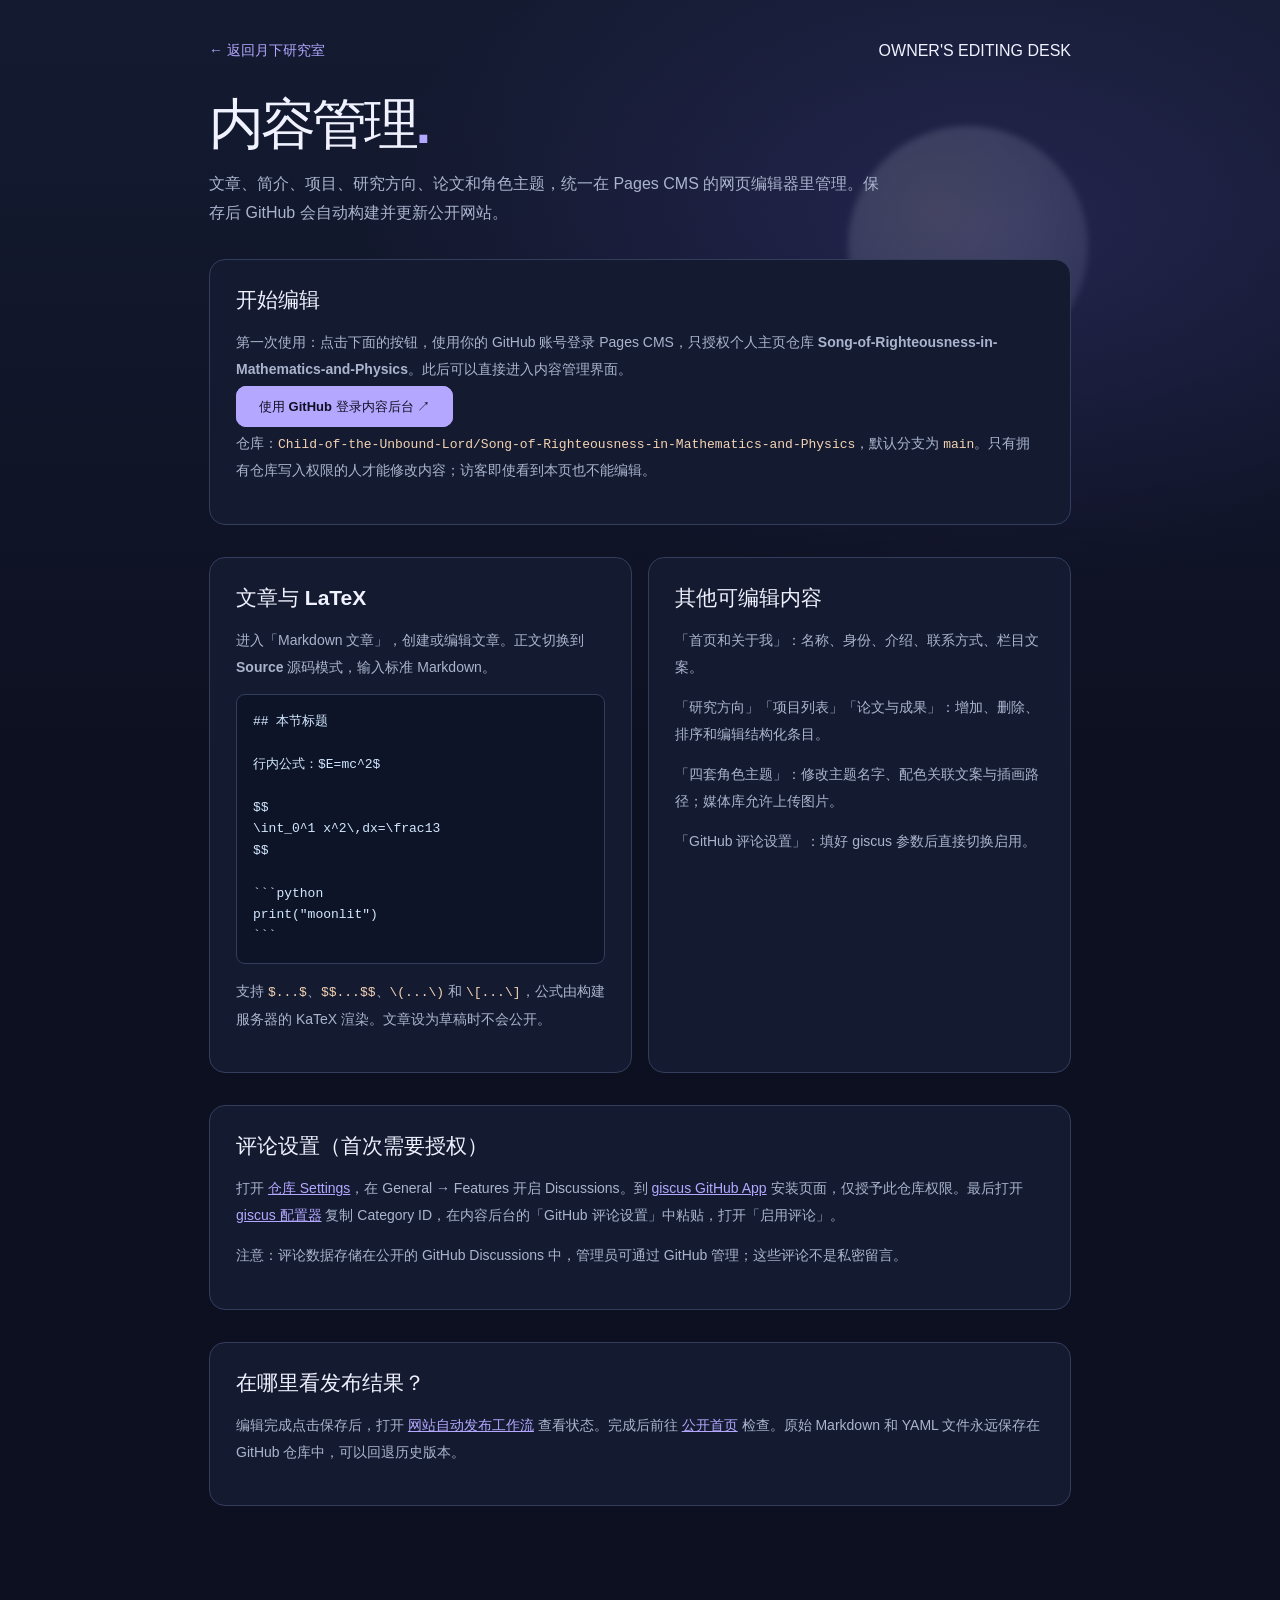
==== docs/admin/index.html @ 4364caf8 "feat: CMS-managed Moonlit Lab, real server-side KaTeX, four illustrations and giscus-ready comments" ====
<!doctype html>
<html lang="zh-CN">
<head>
<meta charset="utf-8"><meta name="viewport" content="width=device-width,initial-scale=1">
<title>内容管理 · 月下研究室</title>
<meta name="robots" content="noindex,nofollow">
<link rel="icon" type="image/svg+xml" href="../assets/favicon.svg">
<link rel="stylesheet" href="../assets/style.css">
<style>
.admin-shell{max-width:910px;margin:0 auto;padding:42px 24px 85px;position:relative;z-index:1}
.admin-shell h1{font-size:clamp(34px,6vw,55px);margin:35px 0 12px}.admin-lead{max-width:680px;color:var(--muted);font-size:16px}
.admin-panel{border:1px solid var(--line);background:var(--panel);border-radius:16px;padding:26px;margin:32px 0}
.admin-panel h2{font-size:21px;margin:0 0 15px}.admin-panel p,.admin-panel li{font-size:14px;color:var(--muted);line-height:1.9}
.admin-panel a:not(.button){color:var(--accent);text-decoration:underline}.admin-panel code{font-family:ui-monospace,Consolas,monospace;font-size:13px;color:#f4d3b3}
.admin-grid{display:grid;grid-template-columns:1fr 1fr;gap:16px}.admin-grid .admin-panel{margin:0}
.admin-panel pre{white-space:pre-wrap;background:#0e1428;border:1px solid var(--line);border-radius:9px;padding:16px;overflow:auto;color:#d2e8ff;font-size:13px;line-height:1.65}
.admin-top{display:flex;justify-content:space-between;align-items:center;gap:15px}.admin-top a{font-size:14px;color:var(--accent)}
@media(max-width:720px){.admin-grid{grid-template-columns:1fr}.admin-shell{padding:28px 18px 65px}}
</style>
</head>
<body data-theme="mai">
<div class="sky" aria-hidden="true"><i class="moon"></i></div>
<div class="admin-shell">
<div class="admin-top"><a href="../index.html">← 返回月下研究室</a><span>OWNER'S EDITING DESK</span></div>
<h1>内容管理<span class="dot">.</span></h1>
<p class="admin-lead">文章、简介、项目、研究方向、论文和角色主题，统一在 Pages CMS 的网页编辑器里管理。保存后 GitHub 会自动构建并更新公开网站。</p>
<div class="admin-panel">
<h2>开始编辑</h2>
<p>第一次使用：点击下面的按钮，使用你的 GitHub 账号登录 Pages CMS，只授权个人主页仓库 <strong>Song-of-Righteousness-in-Mathematics-and-Physics</strong>。此后可以直接进入内容管理界面。</p>
<a class="button primary" href="https://app.pagescms.org/" target="_blank" rel="noopener noreferrer">使用 GitHub 登录内容后台 ↗</a>
<p>仓库：<code>Child-of-the-Unbound-Lord/Song-of-Righteousness-in-Mathematics-and-Physics</code>，默认分支为 <code>main</code>。只有拥有仓库写入权限的人才能修改内容；访客即使看到本页也不能编辑。</p>
</div>
<div class="admin-grid">
<div class="admin-panel"><h2>文章与 LaTeX</h2><p>进入「Markdown 文章」，创建或编辑文章。正文切换到 <strong>Source</strong> 源码模式，输入标准 Markdown。</p>
<pre>## 本节标题

行内公式：$E=mc^2$

$$
\int_0^1 x^2\,dx=\frac13
$$

```python
print("moonlit")
```</pre>
<p>支持 <code>$...$</code>、<code>$$...$$</code>、<code>\(...\)</code> 和 <code>\[...\]</code>，公式由构建服务器的 KaTeX 渲染。文章设为草稿时不会公开。</p></div>
<div class="admin-panel"><h2>其他可编辑内容</h2><p>「首页和关于我」：名称、身份、介绍、联系方式、栏目文案。</p><p>「研究方向」「项目列表」「论文与成果」：增加、删除、排序和编辑结构化条目。</p><p>「四套角色主题」：修改主题名字、配色关联文案与插画路径；媒体库允许上传图片。</p><p>「GitHub 评论设置」：填好 giscus 参数后直接切换启用。</p></div>
</div>
<div class="admin-panel"><h2>评论设置（首次需要授权）</h2>
<p>打开 <a href="https://github.com/Child-of-the-Unbound-Lord/Song-of-Righteousness-in-Mathematics-and-Physics/settings" target="_blank" rel="noopener noreferrer">仓库 Settings</a>，在 General → Features 开启 Discussions。到 <a href="https://github.com/apps/giscus" target="_blank" rel="noopener noreferrer">giscus GitHub App</a> 安装页面，仅授予此仓库权限。最后打开 <a href="https://giscus.app/zh-CN" target="_blank" rel="noopener noreferrer">giscus 配置器</a> 复制 Category ID，在内容后台的「GitHub 评论设置」中粘贴，打开「启用评论」。</p>
<p>注意：评论数据存储在公开的 GitHub Discussions 中，管理员可通过 GitHub 管理；这些评论不是私密留言。</p>
</div>
<div class="admin-panel"><h2>在哪里看发布结果？</h2>
<p>编辑完成点击保存后，打开 <a href="https://github.com/Child-of-the-Unbound-Lord/Song-of-Righteousness-in-Mathematics-and-Physics/actions/workflows/moonlit-pages.yml" target="_blank" rel="noopener noreferrer">网站自动发布工作流</a> 查看状态。完成后前往 <a href="../index.html">公开首页</a> 检查。原始 Markdown 和 YAML 文件永远保存在 GitHub 仓库中，可以回退历史版本。</p>
</div>
</div>
<script>try{const t=localStorage.getItem('moonlit-theme');if(['mai','yukino','frieren','eru'].includes(t))document.body.dataset.theme=t}catch{}</script>
</body>
</html>
---- docs/assets/style.css ----
:root{font-family:Inter,-apple-system,BlinkMacSystemFont,"PingFang SC","Microsoft YaHei",sans-serif;color-scheme:dark;font-synthesis:none}*{box-sizing:border-box}html{scroll-behavior:smooth;scroll-padding-top:85px}body{--bg:#0d1021;--panel:#141b31;--panel2:#1a233b;--line:#333d5c;--text:#f1f2ff;--muted:#aab4cd;--accent:#b4a7ff;--a2:#75a2ed;--glow:#6655cc;background:var(--bg);color:var(--text);margin:0;min-width:320px;transition:background .3s,color .3s}body[data-theme=yukino]{--bg:#0c1420;--panel:#142433;--panel2:#1c3142;--line:#365367;--text:#eefaff;--muted:#a3b9c7;--accent:#9cdaed;--a2:#79a9db;--glow:#4c93bd}body[data-theme=frieren]{--bg:#101b19;--panel:#162b26;--panel2:#20382f;--line:#3d5b4c;--text:#f2fff7;--muted:#b6cfc2;--accent:#b7dba7;--a2:#85b7ad;--glow:#619b80}body[data-theme=eru]{--bg:#21151b;--panel:#32232a;--panel2:#422c32;--line:#72504e;--text:#fff6e9;--muted:#dcc7b8;--accent:#f5c88b;--a2:#cfa3ad;--glow:#c09265}button,input{font:inherit}button{cursor:pointer}a{color:inherit;text-decoration:none}a:hover{color:var(--accent)}p{line-height:1.8}body>.sky{position:absolute;left:0;right:0;height:780px;overflow:hidden;pointer-events:none;background:radial-gradient(ellipse at 77% 30%,color-mix(in srgb,var(--glow),transparent 79%),transparent 45%),linear-gradient(to bottom,var(--panel),transparent)}.moon{position:absolute;top:126px;right:15%;width:240px;height:240px;border-radius:50%;background:radial-gradient(circle at 38% 35%,#fffde6 0%,#d9dcf2 40%,#7789b1 100%);opacity:.15;filter:blur(3px)}.star{position:absolute;background:#fff;border-radius:50%;width:3px;height:3px;box-shadow:0 0 16px 3px #d7dbff}.s1{left:15%;top:120px}.s2{left:63%;top:95px}.s3{left:79%;top:430px}.s4{left:37%;top:310px}.s5{left:92%;top:230px}.skip{position:absolute;left:-999px}.skip:focus{left:12px;top:12px;z-index:100;background:var(--panel);padding:12px}.topbar,main,footer{position:relative;z-index:1}.topbar{height:78px;max-width:1220px;padding:0 30px;margin:auto;display:flex;align-items:center;gap:30px;border-bottom:1px solid #ffffff16}.brand{display:flex;align-items:center;gap:9px;font-size:18px;font-weight:750;white-space:nowrap}.brand:first-letter{color:var(--accent)}.brand small{font-weight:400;font-size:10px;letter-spacing:.16em;color:var(--muted)}nav{display:flex;gap:25px;margin-left:auto}nav a{color:var(--muted);font-size:13px}nav a:hover{color:var(--text)}.icon-btn{background:transparent;color:var(--muted);border:1px solid var(--line);padding:9px 15px;border-radius:100px;font-size:12px}.icon-btn:hover{color:var(--text);border-color:var(--accent)}main{max-width:1160px;margin:auto;padding:0 30px}.hero{display:grid;grid-template-columns:1fr 1fr;align-items:center;gap:55px;min-height:590px;padding:68px 0 70px}.eyebrow,.kicker{font-size:11px;letter-spacing:.16em;color:var(--accent);font-weight:750}.signal{display:inline-block;width:7px;height:7px;background:var(--accent);border-radius:50%;box-shadow:0 0 12px var(--accent);margin-right:7px}h1{font-size:clamp(49px,6.5vw,86px);letter-spacing:-.06em;line-height:1.07;margin:25px 0 22px}.dot{color:var(--accent)}.lead{font-size:20px;line-height:1.65;max-width:510px;letter-spacing:.01em}.intro{font-size:14px;color:var(--muted);max-width:490px}.actions{display:flex;gap:12px;margin-top:28px}.button{padding:12px 22px;border-radius:10px;font-size:13px;font-weight:700;border:1px solid var(--line)}.primary{background:var(--accent);color:var(--bg);border-color:var(--accent)}.primary:hover{color:var(--bg);filter:brightness(1.1)}.secondary{background:#ffffff0a}.status{display:flex;gap:14px;margin-top:38px;font-size:12px}.status span{color:var(--muted)}.status b{font-weight:500}.hero-art{height:450px;background:linear-gradient(160deg,color-mix(in srgb,var(--a2),transparent 74%),transparent 60%),linear-gradient(180deg,var(--panel2),var(--bg));position:relative;border-radius:20px;overflow:hidden;border:1px solid color-mix(in srgb,var(--accent),transparent 70%);box-shadow:0 24px 90px #0004,inset 0 0 90px color-mix(in srgb,var(--glow),transparent 90%)}.scene-head,.scene-foot{z-index:3;position:absolute;left:26px;right:26px;display:flex;justify-content:space-between;color:var(--muted);font-size:10px;letter-spacing:.12em}.scene-head{top:23px}.scene-foot{bottom:24px}.scene-foot span{font-size:8px}.big-moon{position:absolute;width:220px;height:220px;border-radius:50%;top:80px;left:calc(50% - 110px);background:radial-gradient(circle at 35% 30%,#fff,#e7e6e0 39%,#bec3d1 100%);opacity:.86;box-shadow:0 0 90px 20px color-mix(in srgb,var(--accent),transparent 54%)}.orbit{position:absolute;width:320px;height:320px;border:1px solid color-mix(in srgb,var(--accent),transparent 75%);border-radius:50%;left:calc(50% - 160px);top:29px;transform:rotateX(65deg) rotateZ(40deg)}.orbit2{width:410px;height:410px;left:calc(50% - 205px);top:-15px;transform:rotateX(65deg) rotateZ(-30deg)}.landscape{position:absolute;inset:0}.hill{position:absolute;bottom:-95px;width:140%;height:210px;border-radius:50% 50% 0 0;left:-20%}.hill.back{bottom:-42px;background:color-mix(in srgb,var(--a2),var(--bg) 65%);transform:rotate(-9deg)}.hill.front{background:var(--panel);transform:rotate(9deg)}.rail{position:absolute;bottom:67px;left:9%;right:9%;height:4px;background:var(--accent);opacity:.28;box-shadow:0 19px 0 #fff2}.book-stack{position:absolute;right:25%;bottom:76px;width:105px;height:10px;border-radius:2px;background:var(--accent);transform:skew(-15deg);box-shadow:2px -12px 0 0 var(--panel2),4px -16px 0 0 var(--a2),-7px -28px 0 -2px #dfd2bc}.theme-panel{background:color-mix(in srgb,var(--panel),transparent 10%);border:1px solid var(--line);border-radius:14px;padding:20px 24px;display:flex;align-items:center;justify-content:space-between;gap:25px}.theme-panel b{font-size:14px}.theme-panel p{margin:7px 0 0;font-size:12px;color:var(--muted)}.themes{display:flex;flex-wrap:wrap;gap:9px}.themes button{white-space:nowrap;border:1px solid var(--line);background:transparent;color:var(--muted);padding:8px 11px;border-radius:8px;font-size:12px}.themes button[aria-pressed=true]{border-color:var(--accent);background:color-mix(in srgb,var(--accent),transparent 87%);color:var(--text)}.themes i{display:inline-block;width:7px;height:7px;border-radius:50%;background:var(--accent);margin-right:7px}.section{padding-top:103px}.section-heading{display:flex;justify-content:space-between;align-items:end;gap:22px;margin-bottom:28px}.section-heading h2{font-size:32px;letter-spacing:-.035em;margin:10px 0 0}.section-heading>p{font-size:12px;color:var(--muted);max-width:360px;margin:0}.three{display:grid;grid-template-columns:repeat(3,1fr);gap:15px}.topic{border:1px solid var(--line);background:color-mix(in srgb,var(--panel),transparent 14%);padding:26px;border-radius:13px;min-height:220px}.topic .num{font-size:12px;color:var(--accent)}.topic h3{font-size:18px;margin:23px 0 7px}.topic p{font-size:13px;color:var(--muted);min-height:70px;margin:0}.tags{display:flex;gap:6px;margin-top:14px;flex-wrap:wrap}.tags span{font-size:10px;background:#ffffff0b;border:1px solid var(--line);border-radius:5px;padding:5px 8px;color:var(--muted)}.empty{display:flex;gap:22px;padding:28px;background:color-mix(in srgb,var(--panel),transparent 18%);border:1px dashed var(--line);border-radius:13px}.empty-icon{font-size:30px;color:var(--accent)}.empty b{font-size:15px}.empty p{font-size:13px;color:var(--muted);margin:5px 0}.empty a{font-size:12px;color:var(--accent)}.project-list{border-top:1px solid var(--line)}.project,.note{display:flex;justify-content:space-between;gap:25px;padding:24px 6px;border-bottom:1px solid var(--line)}.project:hover,.note:hover{background:#ffffff04}.project small,.note small{font-size:10px;letter-spacing:.1em;color:var(--accent)}.project h3,.note h3{font-size:17px;margin:9px 0 5px;font-weight:650}.project p,.note p,.detail{font-size:12px;color:var(--muted);margin:0}.arrow,.note>span{font-size:20px;color:var(--accent)}.detail{padding-top:15px}.searchbar{display:flex;align-items:center;gap:12px;flex-wrap:wrap;margin-bottom:13px}.searchbar label{font-size:12px;color:var(--muted)}input[type=search]{min-width:215px;flex:1;border:1px solid var(--line);border-radius:9px;background:var(--panel);color:var(--text);padding:12px 13px;outline:0;font-size:13px}input:focus{border-color:var(--accent)}.filter{display:flex;gap:6px;flex-wrap:wrap}.filter button{padding:9px 11px;border:1px solid var(--line);background:transparent;color:var(--muted);border-radius:8px;font-size:12px}.filter button[aria-pressed=true]{background:var(--accent);color:var(--bg);border-color:var(--accent)}.note h3 em{font-style:normal;vertical-align:middle;font-size:10px;padding:3px 5px;border:1px solid var(--line);color:var(--muted);border-radius:4px;margin-left:10px}.no-results{color:var(--muted);font-size:13px}.about-grid{display:grid;grid-template-columns:1.3fr 1fr;gap:50px}.about-grid>div p{font-size:14px;color:var(--muted);margin:0 0 16px}.identity{display:flex;align-items:center;gap:18px;border:1px solid var(--line);border-radius:13px;background:var(--panel);padding:23px;height:max-content}.identity img{border-radius:50%}.identity>div{display:flex;flex-direction:column;gap:7px;min-width:0}.identity small{color:var(--muted);font-size:11px}.identity strong{font-size:13px;overflow-wrap:anywhere}.identity a{font-size:12px;color:var(--accent)}footer{max-width:1220px;margin:100px auto 0;padding:30px;border-top:1px solid var(--line);display:flex;justify-content:space-between;color:var(--muted);font-size:11px}.reading .sky,.reading .hero-art,.reading .theme-panel{display:none}.reading .hero{display:block;min-height:0;padding:40px 0 15px}.reading .hero-copy{max-width:740px}.reading .section{padding-top:65px}.reading .topic{background:transparent}@media(max-width:900px){.hero{grid-template-columns:1fr;gap:24px;padding-top:65px}.hero-art{height:380px}.theme-panel{align-items:start;flex-direction:column}.three{grid-template-columns:1fr}.topic{min-height:auto}.topic p{min-height:0}.about-grid{grid-template-columns:1fr}.topbar{gap:12px}nav{gap:12px}}@media(max-width:580px){main{padding:0 18px}.topbar{padding:0 16px;height:auto;min-height:68px;flex-wrap:wrap;padding-bottom:10px}.brand small{display:none}nav{order:3;flex:1;justify-content:space-between;margin:0;width:100%;padding-top:8px}.icon-btn{margin-left:auto}.hero{padding-top:45px}.hero-art{height:320px}.scene-foot span{display:none}.big-moon{height:155px;width:155px;left:calc(50% - 77px)}.orbit{left:calc(50% - 160px)}.section{padding-top:70px}.section-heading{align-items:start;flex-direction:column;gap:9px}.section-heading h2{font-size:27px}.section-heading>p{max-width:100%}footer{flex-direction:column;gap:10px;padding:24px 18px;margin-top:65px}.searchbar{display:block}.searchbar input{width:100%;margin:9px 0}.filter button{margin:3px}.brand{font-size:15px}}

/* Keyboard navigation and motion preferences */
a:focus-visible,button:focus-visible,input:focus-visible{outline:2px solid var(--accent);outline-offset:3px}
@media(prefers-reduced-motion:reduce){html{scroll-behavior:auto}*,*::before,*::after{animation-duration:.01ms!important;transition-duration:.01ms!important;scroll-behavior:auto!important}}

/* Illustrated scenes, content editor entry and publication records */
.theme-illustration{display:block;position:absolute;inset:0;width:100%;height:100%;object-fit:cover;object-position:55% 50%;transition:opacity .25s ease;filter:saturate(.91)}
.hero-art::after{content:"";position:absolute;inset:0;background:linear-gradient(180deg,#06102390 0%,transparent 31%,transparent 58%,#0b112ed6 100%);pointer-events:none}
.scene-head,.scene-foot{z-index:3;color:#f8f8ff;text-shadow:0 1px 8px #000d,0 2px 18px #0009}
.hero-art:hover .theme-illustration{filter:saturate(1.05)}
.theme-panel .themes button:hover{transform:translateY(-2px);border-color:var(--accent)}
.admin-link{color:var(--accent)!important}
.publication{padding:22px 2px;border-bottom:1px solid var(--line)}
.publication h3{font-size:18px;margin:10px 0 8px}.publication small{color:var(--accent)}.publication p{color:var(--muted);font-size:13px;margin:0 0 12px}
.publication-links{display:flex;flex-wrap:wrap;gap:16px}
.publication-links a,.publication-links button{font-size:12px;color:var(--accent);background:none;border:0;padding:0;cursor:pointer}
#comments #comment-box:not(.empty){min-height:200px}
@media(max-width:580px){.hero-art{height:360px}.theme-illustration{object-position:57% 50%}.scene-head,.scene-foot{left:18px;right:18px}}
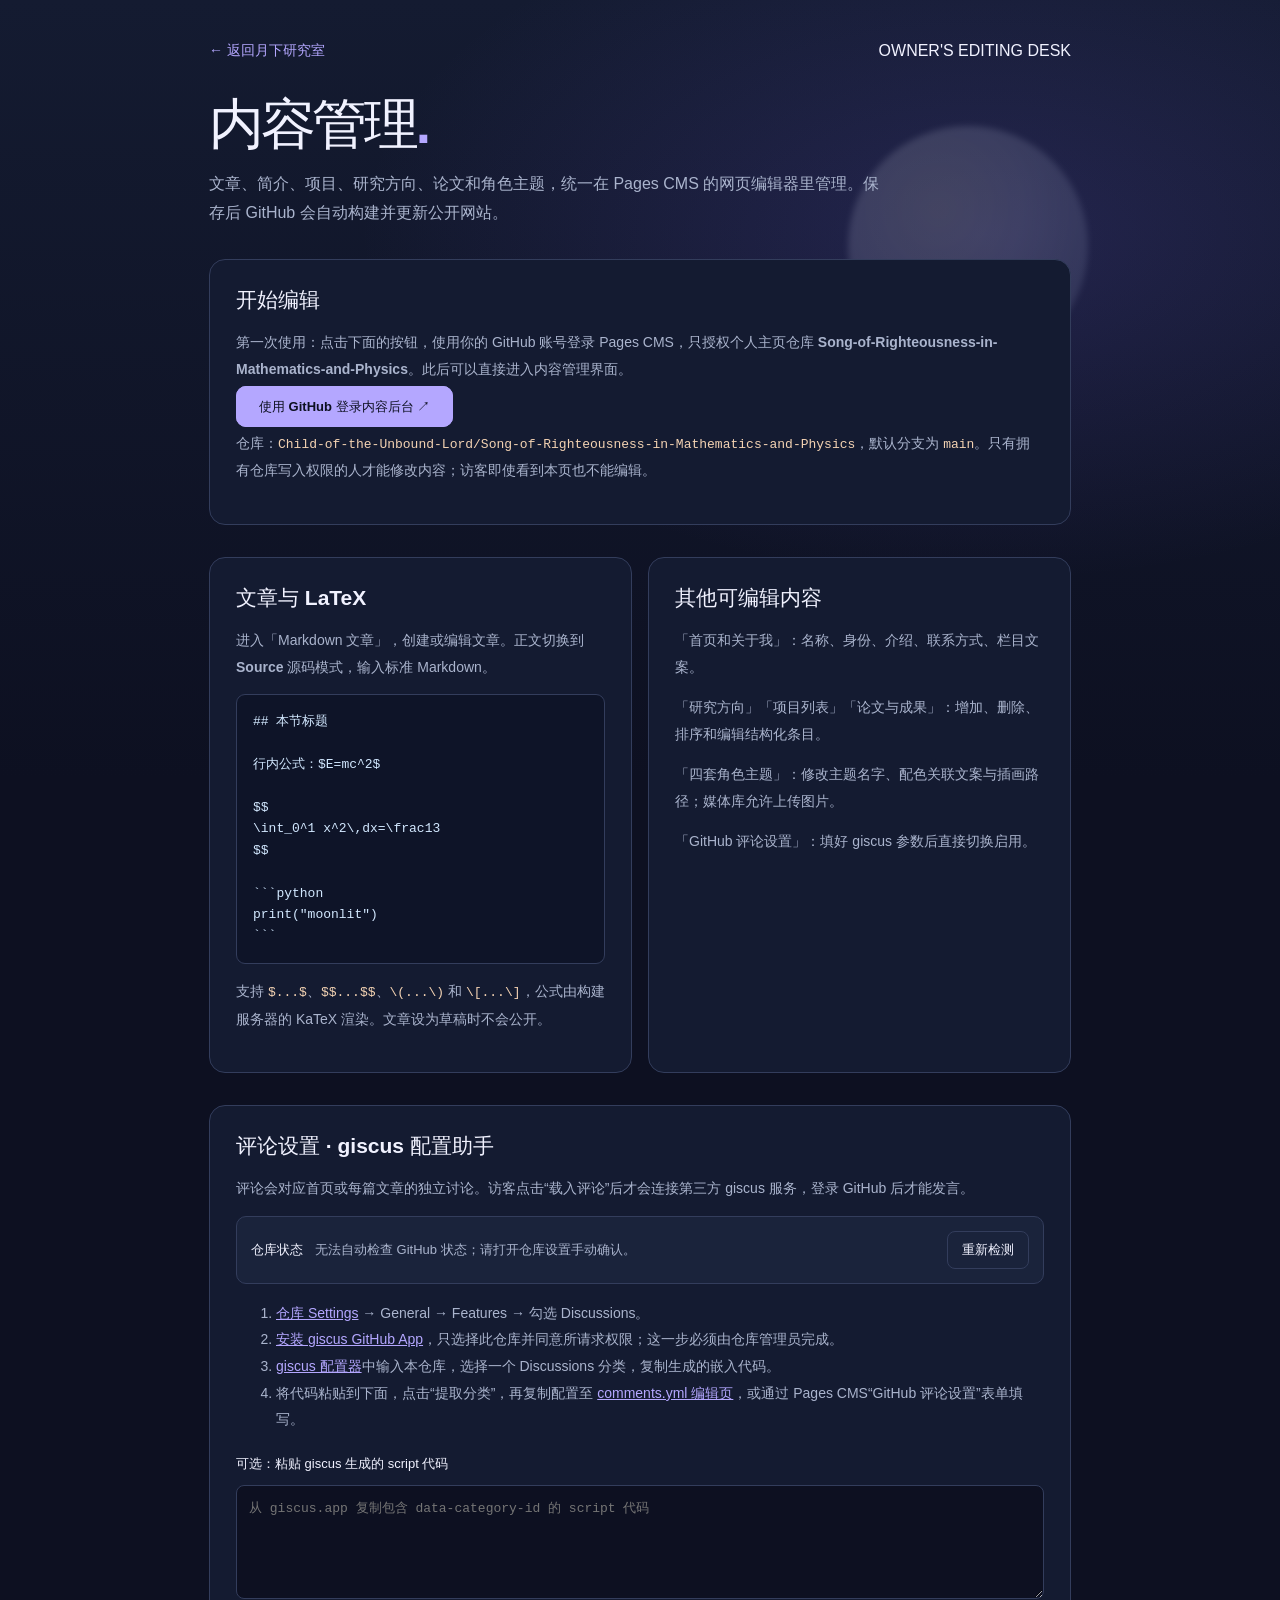
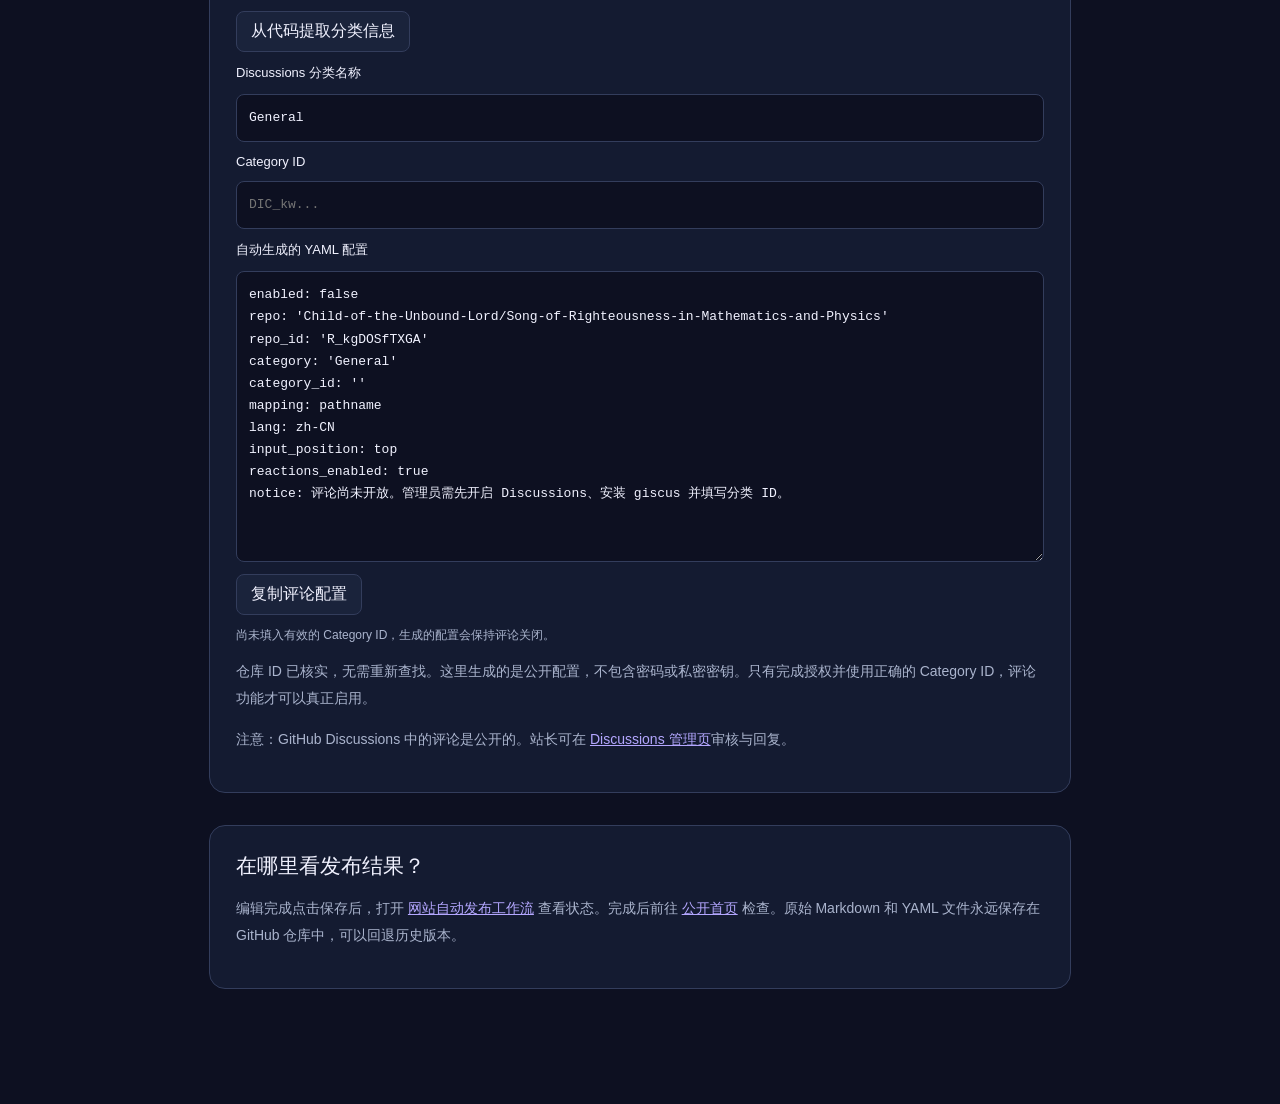
==== commit a92d1be3: "feat: upgrade giscus comments, owner setup assistant, RSS and reading UX" ====
--- a/docs/admin/index.html
+++ b/docs/admin/index.html
@@ -15,6 +15,7 @@
 .admin-grid{display:grid;grid-template-columns:1fr 1fr;gap:16px}.admin-grid .admin-panel{margin:0}
 .admin-panel pre{white-space:pre-wrap;background:#0e1428;border:1px solid var(--line);border-radius:9px;padding:16px;overflow:auto;color:#d2e8ff;font-size:13px;line-height:1.65}
 .admin-top{display:flex;justify-content:space-between;align-items:center;gap:15px}.admin-top a{font-size:14px;color:var(--accent)}
+.admin-status{display:flex;align-items:center;flex-wrap:wrap;gap:12px;border:1px solid var(--line);padding:14px;border-radius:10px;background:var(--panel2);font-size:13px}.admin-status span{color:var(--muted);flex:1}.admin-status span[data-ready="yes"]{color:#bce7bf}.admin-status span[data-ready="no"]{color:#f1c59d}.admin-fields{display:grid;gap:12px;margin-top:22px}.admin-fields label{color:var(--text);font-size:13px}.admin-fields textarea,.admin-fields input{width:100%;background:var(--bg);color:var(--text);border:1px solid var(--line);border-radius:8px;padding:12px;font:13px/1.7 ui-monospace,Consolas,monospace;overflow-wrap:anywhere}.admin-fields button,.admin-status button{color:var(--text);background:var(--panel2);border:1px solid var(--line);border-radius:8px;padding:9px 14px;justify-self:start}.admin-fields button:hover,.admin-status button:hover{border-color:var(--accent)}.admin-fields [role=status]{color:var(--muted);font-size:12px}
 @media(max-width:720px){.admin-grid{grid-template-columns:1fr}.admin-shell{padding:28px 18px 65px}}
 </style>
 </head>
@@ -46,14 +47,36 @@
 <p>支持 <code>$...$</code>、<code>$$...$$</code>、<code>\(...\)</code> 和 <code>\[...\]</code>，公式由构建服务器的 KaTeX 渲染。文章设为草稿时不会公开。</p></div>
 <div class="admin-panel"><h2>其他可编辑内容</h2><p>「首页和关于我」：名称、身份、介绍、联系方式、栏目文案。</p><p>「研究方向」「项目列表」「论文与成果」：增加、删除、排序和编辑结构化条目。</p><p>「四套角色主题」：修改主题名字、配色关联文案与插画路径；媒体库允许上传图片。</p><p>「GitHub 评论设置」：填好 giscus 参数后直接切换启用。</p></div>
 </div>
-<div class="admin-panel"><h2>评论设置（首次需要授权）</h2>
-<p>打开 <a href="https://github.com/Child-of-the-Unbound-Lord/Song-of-Righteousness-in-Mathematics-and-Physics/settings" target="_blank" rel="noopener noreferrer">仓库 Settings</a>，在 General → Features 开启 Discussions。到 <a href="https://github.com/apps/giscus" target="_blank" rel="noopener noreferrer">giscus GitHub App</a> 安装页面，仅授予此仓库权限。最后打开 <a href="https://giscus.app/zh-CN" target="_blank" rel="noopener noreferrer">giscus 配置器</a> 复制 Category ID，在内容后台的「GitHub 评论设置」中粘贴，打开「启用评论」。</p>
-<p>注意：评论数据存储在公开的 GitHub Discussions 中，管理员可通过 GitHub 管理；这些评论不是私密留言。</p>
+<div class="admin-panel" id="comment-guide"><h2>评论设置 · giscus 配置助手</h2>
+<p>评论会对应首页或每篇文章的独立讨论。访客点击“载入评论”后才会连接第三方 giscus 服务，登录 GitHub 后才能发言。</p>
+<div class="admin-status"><strong>仓库状态</strong> <span id="discussion-state" role="status">正在检测…</span> <button id="check-discussions" type="button">重新检测</button></div>
+<ol>
+<li><a href="https://github.com/Child-of-the-Unbound-Lord/Song-of-Righteousness-in-Mathematics-and-Physics/settings" target="_blank" rel="noopener noreferrer">仓库 Settings</a> → General → Features → 勾选 Discussions。</li>
+<li><a href="https://github.com/apps/giscus" target="_blank" rel="noopener noreferrer">安装 giscus GitHub App</a>，只选择此仓库并同意所请求权限；这一步必须由仓库管理员完成。</li>
+<li><a href="https://giscus.app/zh-CN" target="_blank" rel="noopener noreferrer">giscus 配置器</a>中输入本仓库，选择一个 Discussions 分类，复制生成的嵌入代码。</li>
+<li>将代码粘贴到下面，点击“提取分类”，再复制配置至 <a href="https://github.com/Child-of-the-Unbound-Lord/Song-of-Righteousness-in-Mathematics-and-Physics/edit/main/site-content/comments.yml" target="_blank" rel="noopener noreferrer">comments.yml 编辑页</a>，或通过 Pages CMS“GitHub 评论设置”表单填写。</li>
+</ol>
+<div class="admin-fields">
+<label for="giscus-embed-code">可选：粘贴 giscus 生成的 script 代码</label>
+<textarea id="giscus-embed-code" rows="4" spellcheck="false" placeholder="从 giscus.app 复制包含 data-category-id 的 script 代码"></textarea>
+<button id="read-giscus-code" type="button">从代码提取分类信息</button>
+<label for="comment-category">Discussions 分类名称</label>
+<input id="comment-category" value="General" autocomplete="off" spellcheck="false">
+<label for="comment-category-id">Category ID</label>
+<input id="comment-category-id" placeholder="DIC_kw..." autocomplete="off" spellcheck="false">
+<label for="comment-yaml-output">自动生成的 YAML 配置</label>
+<textarea id="comment-yaml-output" rows="12" readonly spellcheck="false"></textarea>
+<button id="copy-comment-yaml" type="button">复制评论配置</button>
+<span id="admin-feedback" role="status"></span>
+</div>
+<p>仓库 ID 已核实，无需重新查找。这里生成的是公开配置，不包含密码或私密密钥。只有完成授权并使用正确的 Category ID，评论功能才可以真正启用。</p>
+<p>注意：GitHub Discussions 中的评论是公开的。站长可在 <a href="https://github.com/Child-of-the-Unbound-Lord/Song-of-Righteousness-in-Mathematics-and-Physics/discussions" target="_blank" rel="noopener noreferrer">Discussions 管理页</a>审核与回复。</p>
 </div>
 <div class="admin-panel"><h2>在哪里看发布结果？</h2>
 <p>编辑完成点击保存后，打开 <a href="https://github.com/Child-of-the-Unbound-Lord/Song-of-Righteousness-in-Mathematics-and-Physics/actions/workflows/moonlit-pages.yml" target="_blank" rel="noopener noreferrer">网站自动发布工作流</a> 查看状态。完成后前往 <a href="../index.html">公开首页</a> 检查。原始 Markdown 和 YAML 文件永远保存在 GitHub 仓库中，可以回退历史版本。</p>
 </div>
 </div>
+<script src="../assets/admin.js" defer></script>
 <script>try{const t=localStorage.getItem('moonlit-theme');if(['mai','yukino','frieren','eru'].includes(t))document.body.dataset.theme=t}catch{}</script>
 </body>
 </html>
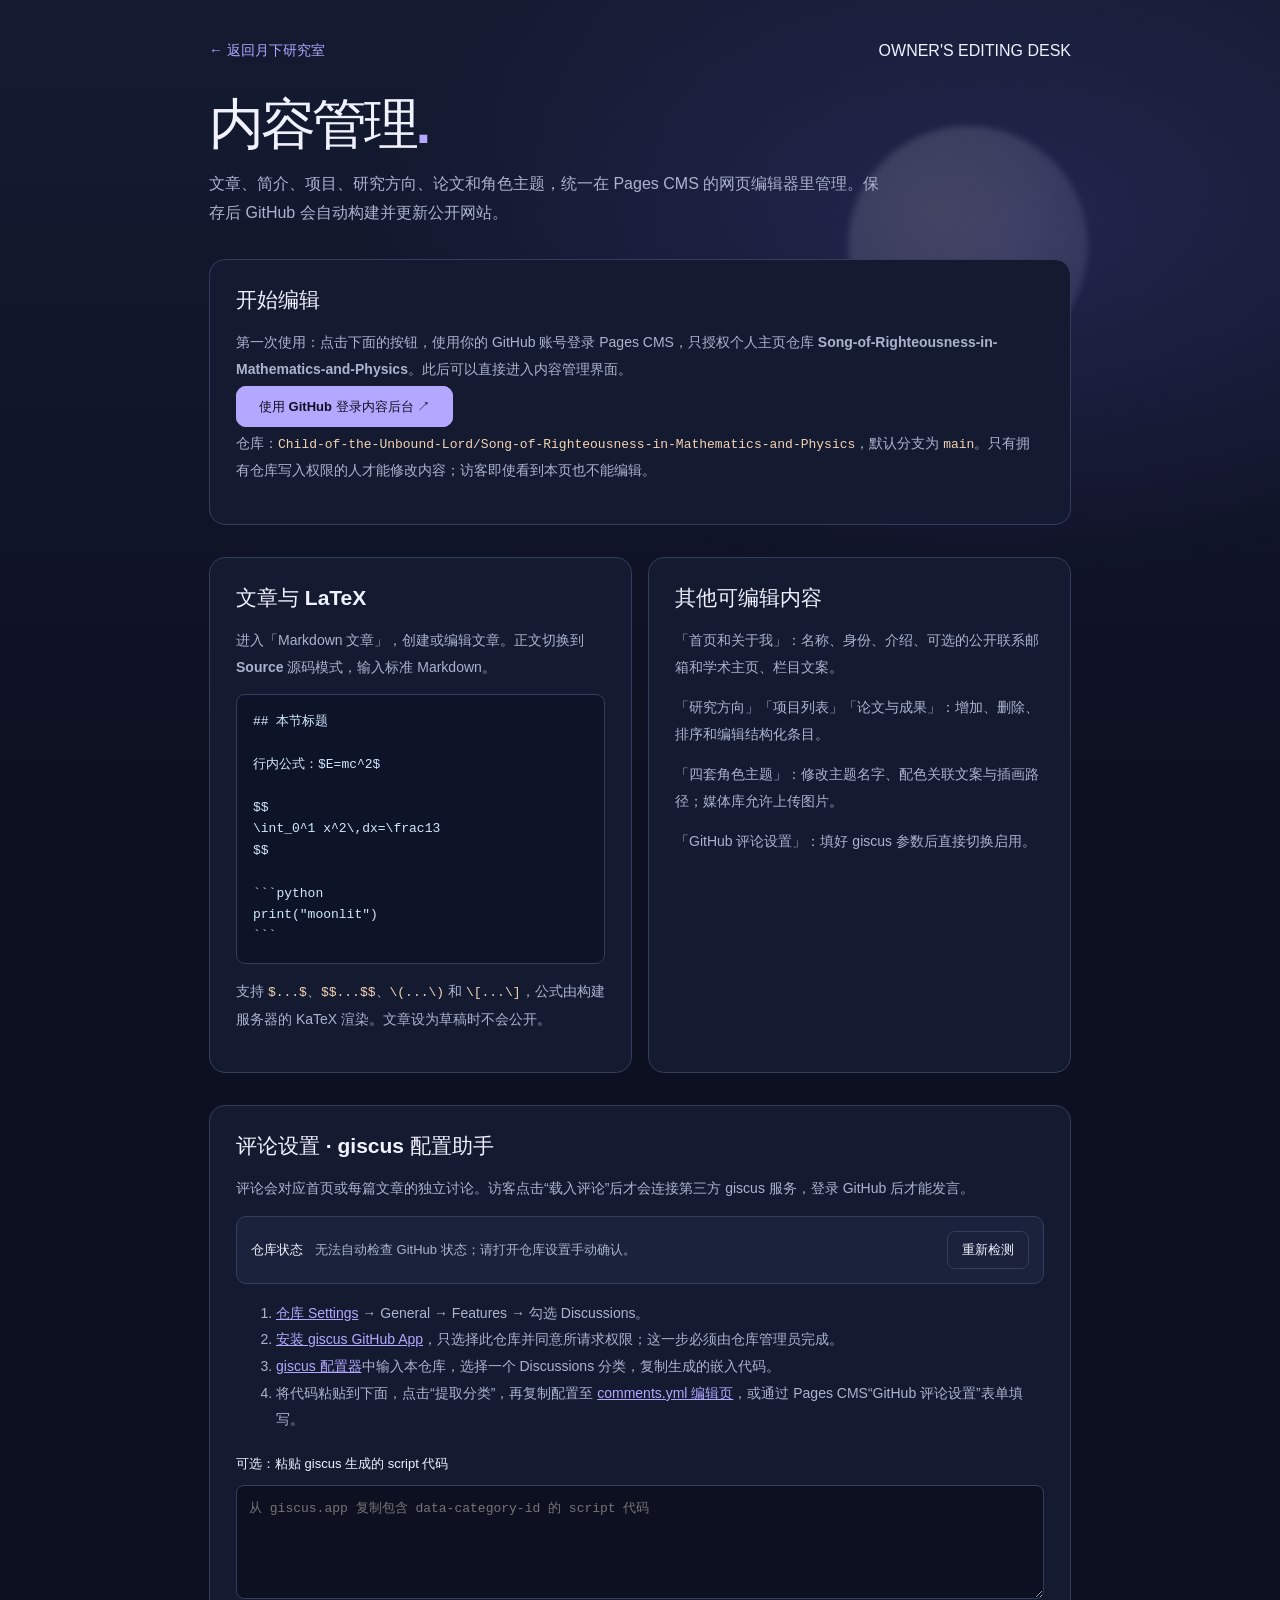
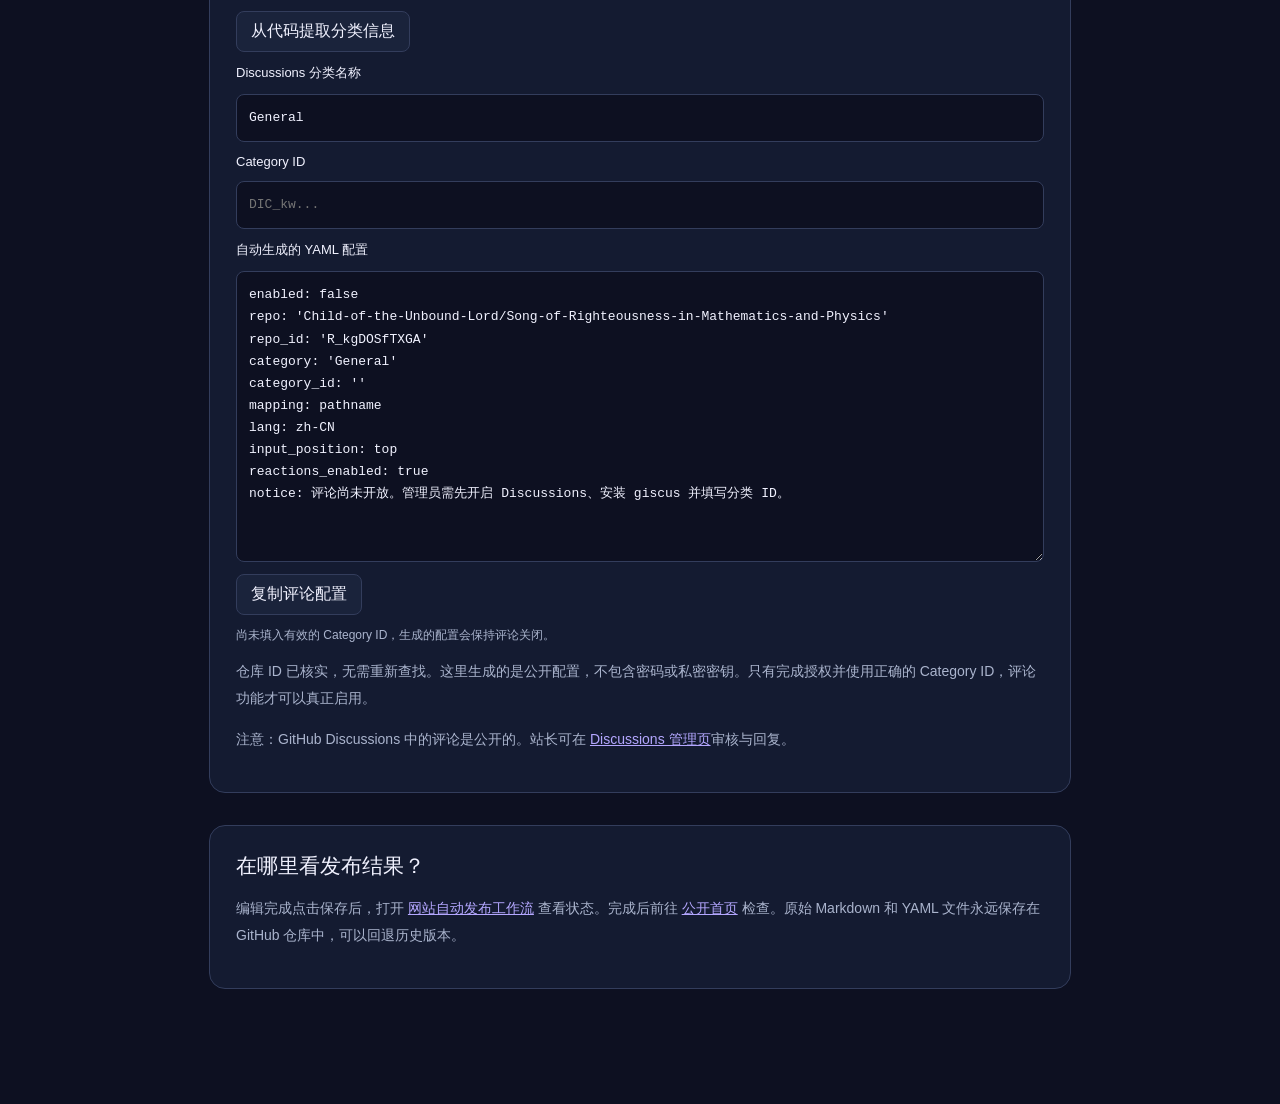
==== commit 84177f1f: "fix: strengthen Markdown editing, accessible article listings, publishing regression tests and workf" ====
--- a/docs/admin/index.html
+++ b/docs/admin/index.html
@@ -45,7 +45,7 @@
 print("moonlit")
 ```</pre>
 <p>支持 <code>$...$</code>、<code>$$...$$</code>、<code>\(...\)</code> 和 <code>\[...\]</code>，公式由构建服务器的 KaTeX 渲染。文章设为草稿时不会公开。</p></div>
-<div class="admin-panel"><h2>其他可编辑内容</h2><p>「首页和关于我」：名称、身份、介绍、联系方式、栏目文案。</p><p>「研究方向」「项目列表」「论文与成果」：增加、删除、排序和编辑结构化条目。</p><p>「四套角色主题」：修改主题名字、配色关联文案与插画路径；媒体库允许上传图片。</p><p>「GitHub 评论设置」：填好 giscus 参数后直接切换启用。</p></div>
+<div class="admin-panel"><h2>其他可编辑内容</h2><p>「首页和关于我」：名称、身份、介绍、可选的公开联系邮箱和学术主页、栏目文案。</p><p>「研究方向」「项目列表」「论文与成果」：增加、删除、排序和编辑结构化条目。</p><p>「四套角色主题」：修改主题名字、配色关联文案与插画路径；媒体库允许上传图片。</p><p>「GitHub 评论设置」：填好 giscus 参数后直接切换启用。</p></div>
 </div>
 <div class="admin-panel" id="comment-guide"><h2>评论设置 · giscus 配置助手</h2>
 <p>评论会对应首页或每篇文章的独立讨论。访客点击“载入评论”后才会连接第三方 giscus 服务，登录 GitHub 后才能发言。</p>
--- a/docs/assets/style.css
+++ b/docs/assets/style.css
@@ -17,3 +17,12 @@
 .publication-links a,.publication-links button{font-size:12px;color:var(--accent);background:none;border:0;padding:0;cursor:pointer}
 #comments #comment-box:not(.empty){min-height:200px}
 @media(max-width:580px){.hero-art{height:360px}.theme-illustration{object-position:57% 50%}.scene-head,.scene-foot{left:18px;right:18px}}
+
+/* Search feedback and typography improvements */
+.result-count{font-size:12px;color:var(--muted);margin:10px 0 3px;min-height:1.5em}
+@media(max-width:580px){.theme-panel .themes{width:100%}.theme-panel .themes button{flex:1 1 calc(50% - 8px)}.topbar nav{flex-wrap:wrap;justify-content:flex-start;gap:11px 17px}}
+
+/* Optional links are edited from Pages CMS, not from HTML templates. */
+.contact-links{display:flex;flex-wrap:wrap;gap:8px 16px;margin-top:5px}
+.contact-links a{font-size:11px;color:var(--accent);text-underline-offset:3px}
+.contact-links a:hover{text-decoration:underline}
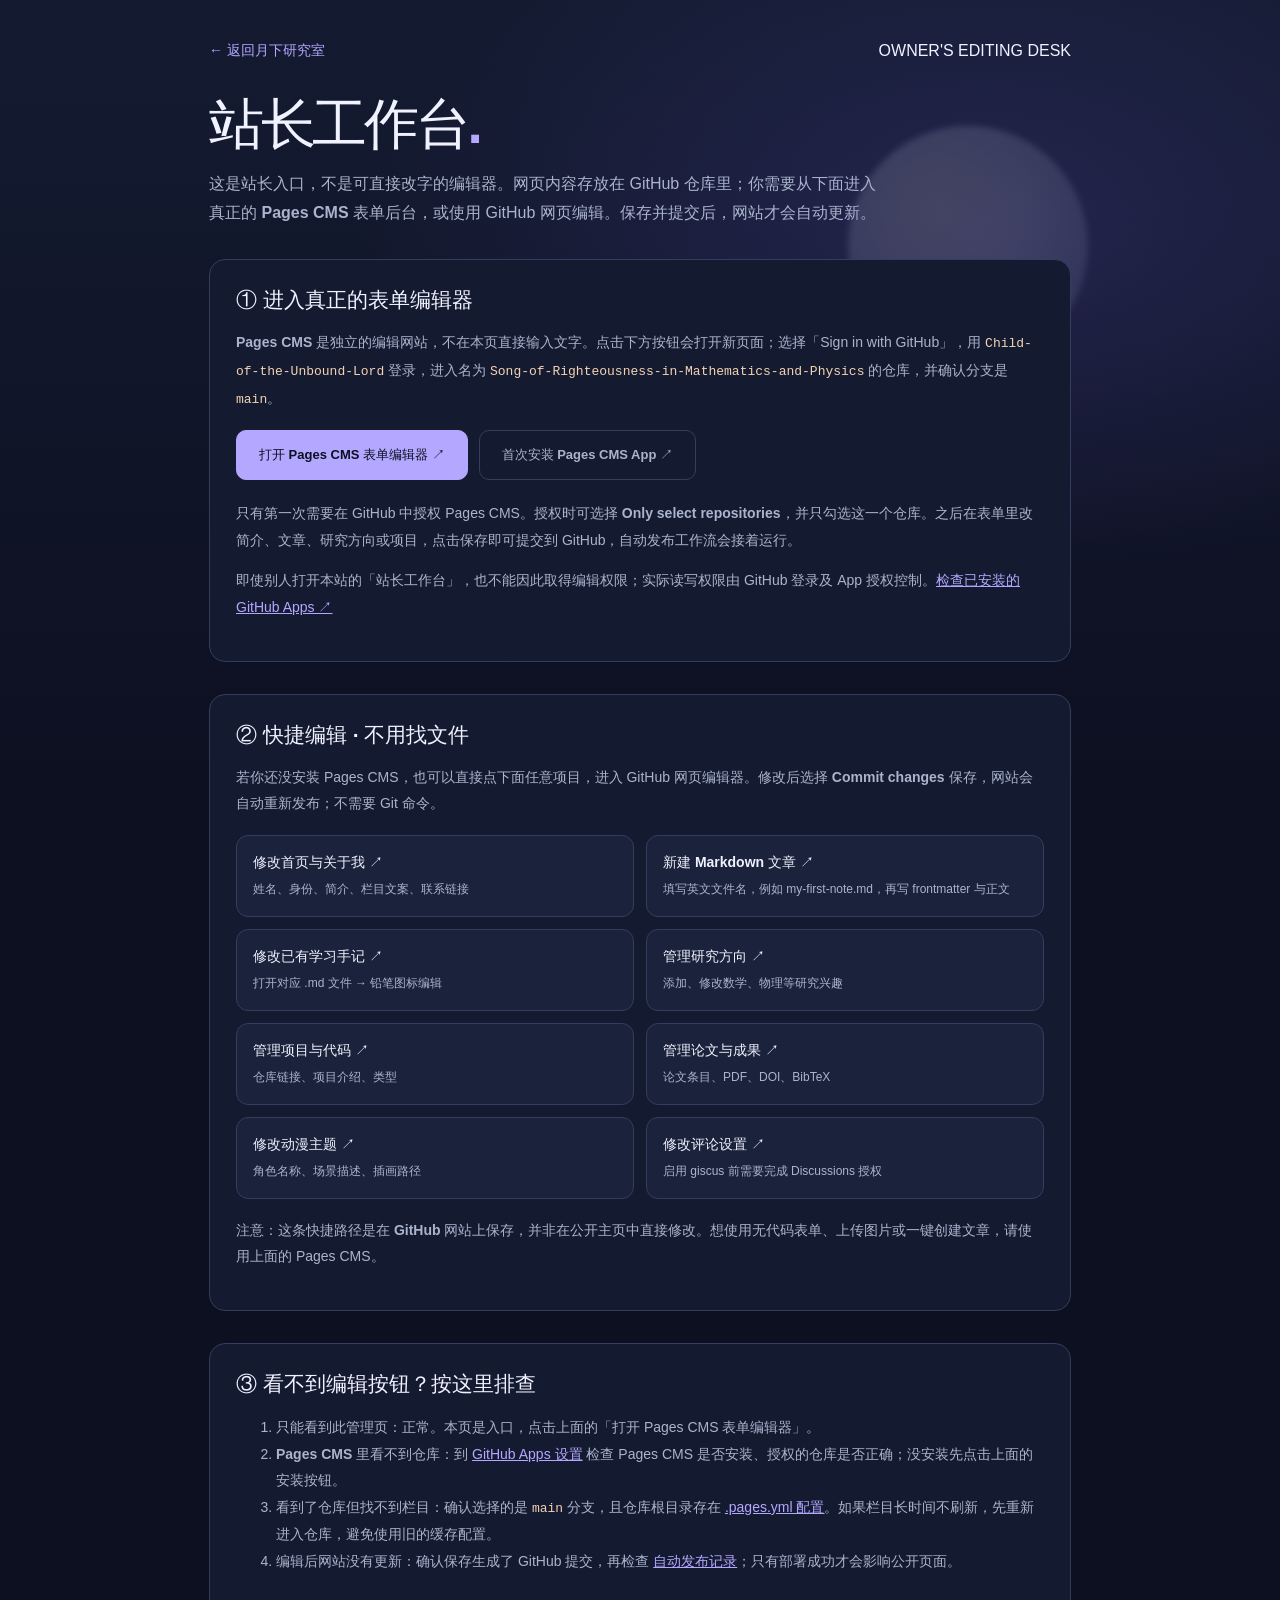
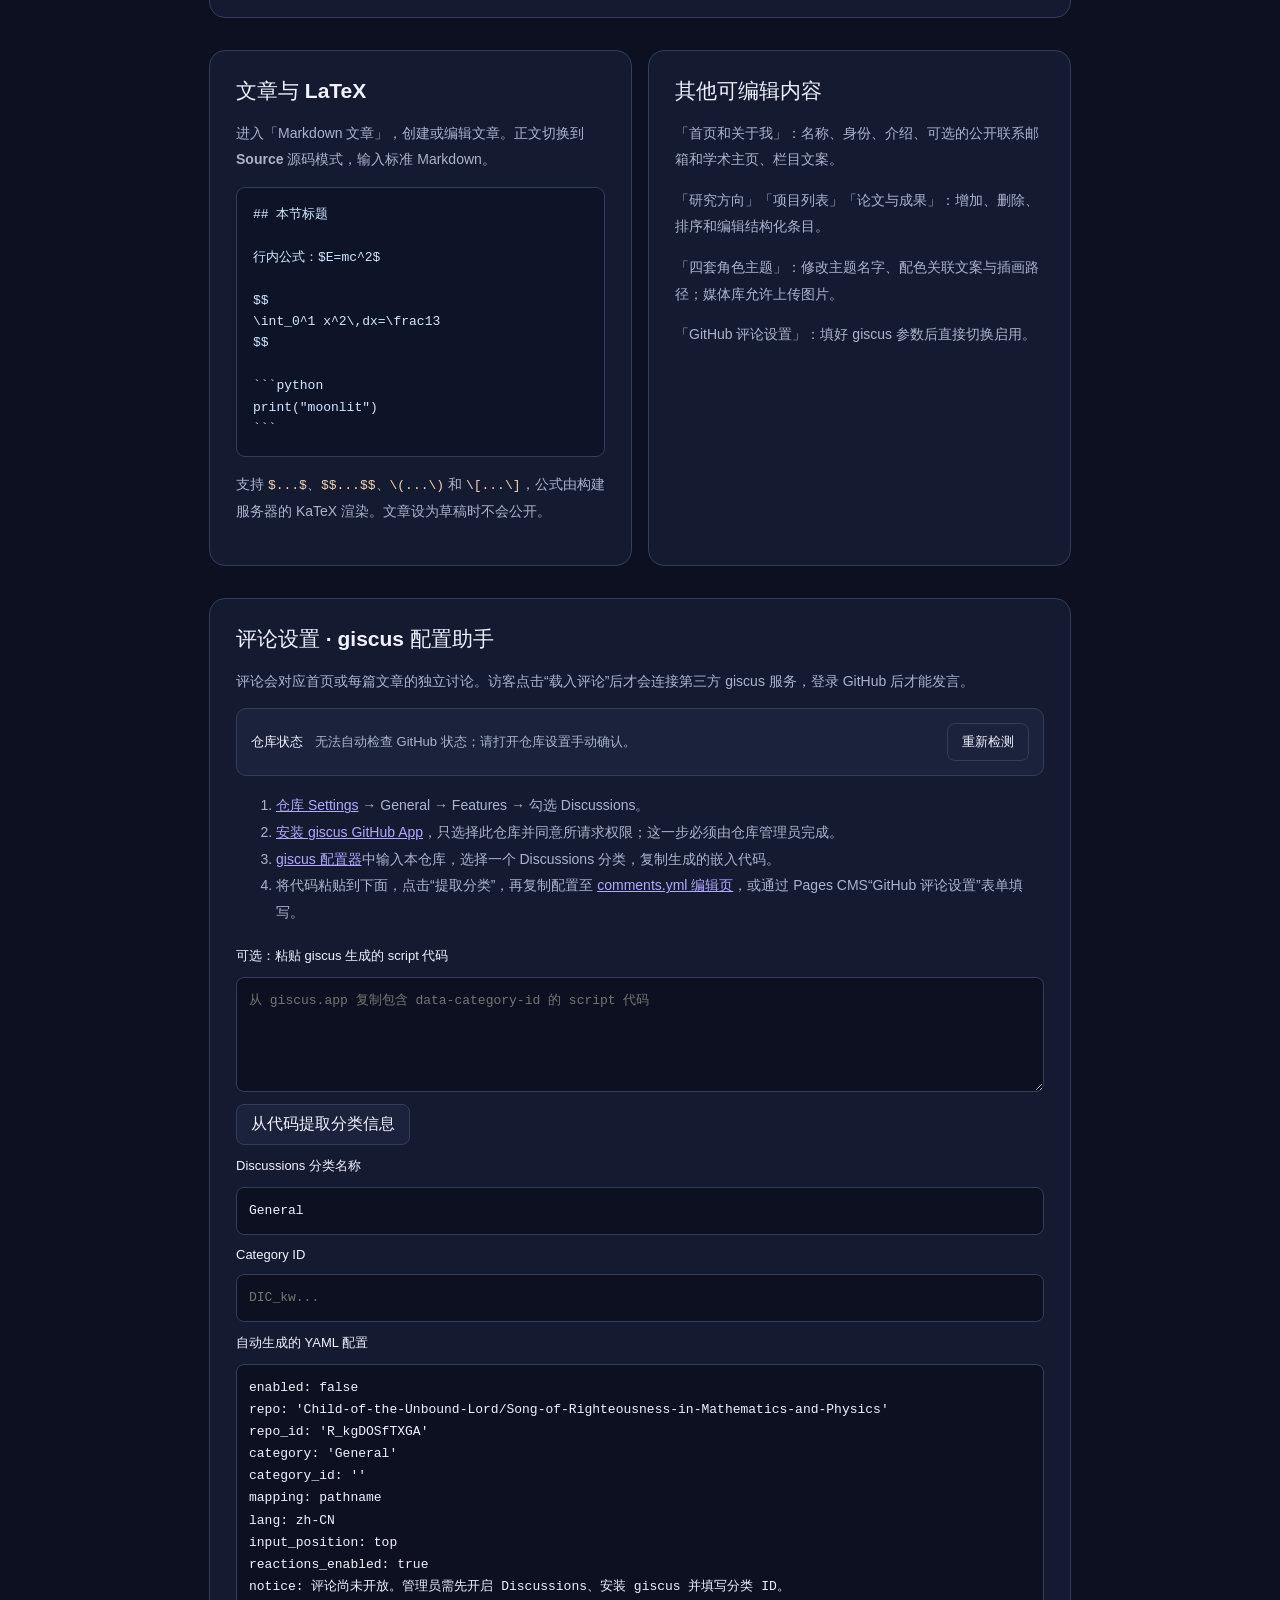
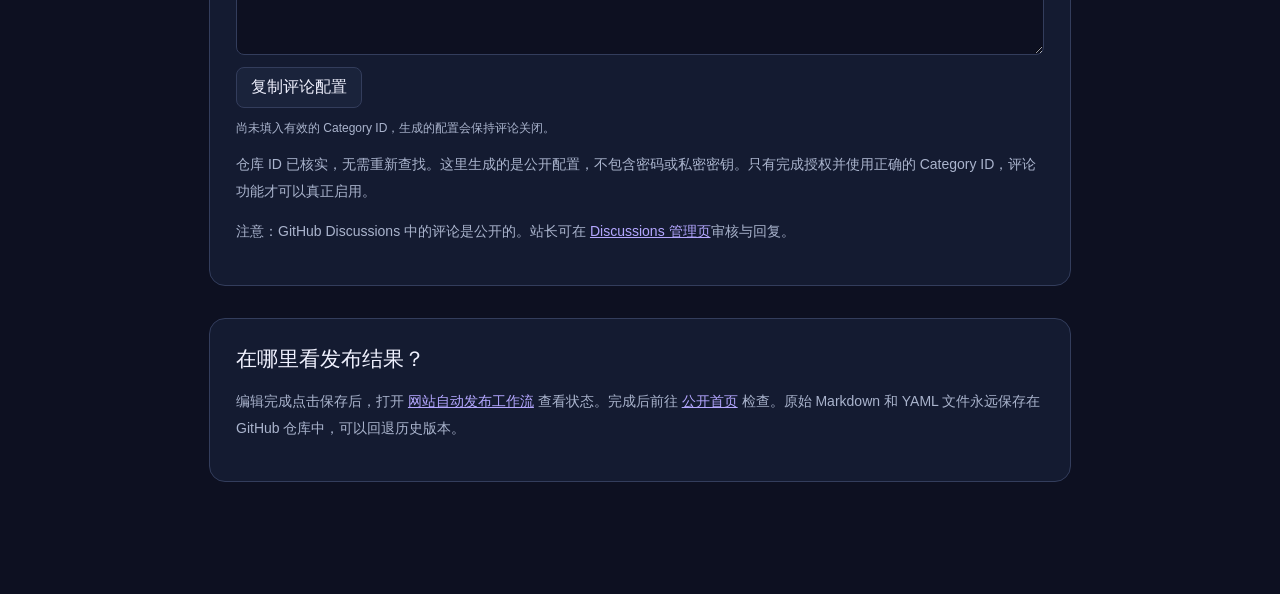
==== commit def56b1f: "fix(admin): add real CMS onboarding, one-click web edit links, safe content settings" ====
--- a/docs/admin/index.html
+++ b/docs/admin/index.html
@@ -17,19 +17,50 @@
 .admin-top{display:flex;justify-content:space-between;align-items:center;gap:15px}.admin-top a{font-size:14px;color:var(--accent)}
 .admin-status{display:flex;align-items:center;flex-wrap:wrap;gap:12px;border:1px solid var(--line);padding:14px;border-radius:10px;background:var(--panel2);font-size:13px}.admin-status span{color:var(--muted);flex:1}.admin-status span[data-ready="yes"]{color:#bce7bf}.admin-status span[data-ready="no"]{color:#f1c59d}.admin-fields{display:grid;gap:12px;margin-top:22px}.admin-fields label{color:var(--text);font-size:13px}.admin-fields textarea,.admin-fields input{width:100%;background:var(--bg);color:var(--text);border:1px solid var(--line);border-radius:8px;padding:12px;font:13px/1.7 ui-monospace,Consolas,monospace;overflow-wrap:anywhere}.admin-fields button,.admin-status button{color:var(--text);background:var(--panel2);border:1px solid var(--line);border-radius:8px;padding:9px 14px;justify-self:start}.admin-fields button:hover,.admin-status button:hover{border-color:var(--accent)}.admin-fields [role=status]{color:var(--muted);font-size:12px}
 @media(max-width:720px){.admin-grid{grid-template-columns:1fr}.admin-shell{padding:28px 18px 65px}}
+.quick-task-grid{display:grid;grid-template-columns:repeat(2,minmax(0,1fr));gap:12px;margin:18px 0}
+.quick-task{display:flex;flex-direction:column;gap:6px;border:1px solid var(--line);border-radius:12px;background:var(--panel2);padding:16px;color:var(--text)!important;text-decoration:none!important;transition:border-color .2s,transform .2s}
+.quick-task strong{font-size:14px;line-height:1.5}.quick-task span{color:var(--muted);font-size:12px;line-height:1.75}
+.quick-task:hover,.quick-task:focus-visible{border-color:var(--accent);transform:translateY(-1px)}
+.admin-panel .button{display:inline-flex;margin:3px 7px 6px 0}
+@media(max-width:620px){.quick-task-grid{grid-template-columns:1fr}}
 </style>
 </head>
 <body data-theme="mai">
 <div class="sky" aria-hidden="true"><i class="moon"></i></div>
 <div class="admin-shell">
 <div class="admin-top"><a href="../index.html">← 返回月下研究室</a><span>OWNER'S EDITING DESK</span></div>
-<h1>内容管理<span class="dot">.</span></h1>
-<p class="admin-lead">文章、简介、项目、研究方向、论文和角色主题，统一在 Pages CMS 的网页编辑器里管理。保存后 GitHub 会自动构建并更新公开网站。</p>
-<div class="admin-panel">
-<h2>开始编辑</h2>
-<p>第一次使用：点击下面的按钮，使用你的 GitHub 账号登录 Pages CMS，只授权个人主页仓库 <strong>Song-of-Righteousness-in-Mathematics-and-Physics</strong>。此后可以直接进入内容管理界面。</p>
-<a class="button primary" href="https://app.pagescms.org/" target="_blank" rel="noopener noreferrer">使用 GitHub 登录内容后台 ↗</a>
-<p>仓库：<code>Child-of-the-Unbound-Lord/Song-of-Righteousness-in-Mathematics-and-Physics</code>，默认分支为 <code>main</code>。只有拥有仓库写入权限的人才能修改内容；访客即使看到本页也不能编辑。</p>
+<h1>站长工作台<span class="dot">.</span></h1>
+<p class="admin-lead">这是站长入口，不是可直接改字的编辑器。网页内容存放在 GitHub 仓库里；你需要从下面进入真正的 <strong>Pages CMS 表单后台</strong>，或使用 GitHub 网页编辑。保存并提交后，网站才会自动更新。</p>
+<div class="admin-panel" id="begin">
+<h2>① 进入真正的表单编辑器</h2>
+<p><strong>Pages CMS 是独立的编辑网站，不在本页直接输入文字。</strong>点击下方按钮会打开新页面；选择「Sign in with GitHub」，用 <code>Child-of-the-Unbound-Lord</code> 登录，进入名为 <code>Song-of-Righteousness-in-Mathematics-and-Physics</code> 的仓库，并确认分支是 <code>main</code>。</p>
+<p><a class="button primary" href="https://app.pagescms.org/" target="_blank" rel="noopener noreferrer">打开 Pages CMS 表单编辑器 ↗</a> <a class="button" href="https://github.com/apps/pages-cms" target="_blank" rel="noopener noreferrer">首次安装 Pages CMS App ↗</a></p>
+<p>只有第一次需要在 GitHub 中授权 Pages CMS。授权时可选择 <strong>Only select repositories</strong>，并只勾选这一个仓库。之后在表单里改简介、文章、研究方向或项目，点击保存即可提交到 GitHub，自动发布工作流会接着运行。</p>
+<p>即使别人打开本站的「站长工作台」，也不能因此取得编辑权限；实际读写权限由 GitHub 登录及 App 授权控制。<a href="https://github.com/settings/installations" target="_blank" rel="noopener noreferrer">检查已安装的 GitHub Apps ↗</a></p>
+</div>
+<div class="admin-panel" id="quick-edit">
+<h2>② 快捷编辑 · 不用找文件</h2>
+<p>若你还没安装 Pages CMS，也可以直接点下面任意项目，进入 GitHub 网页编辑器。修改后选择 <strong>Commit changes</strong> 保存，网站会自动重新发布；不需要 Git 命令。</p>
+<div class="quick-task-grid">
+<a class="quick-task" href="https://github.com/Child-of-the-Unbound-Lord/Song-of-Righteousness-in-Mathematics-and-Physics/edit/main/site-content/site.yml" target="_blank" rel="noopener noreferrer"><strong>修改首页与关于我 ↗</strong><span>姓名、身份、简介、栏目文案、联系链接</span></a>
+<a class="quick-task" href="https://github.com/Child-of-the-Unbound-Lord/Song-of-Righteousness-in-Mathematics-and-Physics/new/main/site-content/articles" target="_blank" rel="noopener noreferrer"><strong>新建 Markdown 文章 ↗</strong><span>填写英文文件名，例如 my-first-note.md，再写 frontmatter 与正文</span></a>
+<a class="quick-task" href="https://github.com/Child-of-the-Unbound-Lord/Song-of-Righteousness-in-Mathematics-and-Physics/tree/main/site-content/articles" target="_blank" rel="noopener noreferrer"><strong>修改已有学习手记 ↗</strong><span>打开对应 .md 文件 → 铅笔图标编辑</span></a>
+<a class="quick-task" href="https://github.com/Child-of-the-Unbound-Lord/Song-of-Righteousness-in-Mathematics-and-Physics/edit/main/site-content/research.yml" target="_blank" rel="noopener noreferrer"><strong>管理研究方向 ↗</strong><span>添加、修改数学、物理等研究兴趣</span></a>
+<a class="quick-task" href="https://github.com/Child-of-the-Unbound-Lord/Song-of-Righteousness-in-Mathematics-and-Physics/edit/main/site-content/projects.yml" target="_blank" rel="noopener noreferrer"><strong>管理项目与代码 ↗</strong><span>仓库链接、项目介绍、类型</span></a>
+<a class="quick-task" href="https://github.com/Child-of-the-Unbound-Lord/Song-of-Righteousness-in-Mathematics-and-Physics/edit/main/site-content/publications.yml" target="_blank" rel="noopener noreferrer"><strong>管理论文与成果 ↗</strong><span>论文条目、PDF、DOI、BibTeX</span></a>
+<a class="quick-task" href="https://github.com/Child-of-the-Unbound-Lord/Song-of-Righteousness-in-Mathematics-and-Physics/edit/main/site-content/themes.yml" target="_blank" rel="noopener noreferrer"><strong>修改动漫主题 ↗</strong><span>角色名称、场景描述、插画路径</span></a>
+<a class="quick-task" href="https://github.com/Child-of-the-Unbound-Lord/Song-of-Righteousness-in-Mathematics-and-Physics/edit/main/site-content/comments.yml" target="_blank" rel="noopener noreferrer"><strong>修改评论设置 ↗</strong><span>启用 giscus 前需要完成 Discussions 授权</span></a>
+</div>
+<p>注意：这条快捷路径是在 <strong>GitHub 网站</strong>上保存，并非在公开主页中直接修改。想使用无代码表单、上传图片或一键创建文章，请使用上面的 Pages CMS。</p>
+</div>
+<div class="admin-panel" id="troubleshooting">
+<h2>③ 看不到编辑按钮？按这里排查</h2>
+<ol>
+<li><strong>只能看到此管理页：</strong>正常。本页是入口，点击上面的「打开 Pages CMS 表单编辑器」。</li>
+<li><strong>Pages CMS 里看不到仓库：</strong>到 <a href="https://github.com/settings/installations" target="_blank" rel="noopener noreferrer">GitHub Apps 设置</a> 检查 Pages CMS 是否安装、授权的仓库是否正确；没安装先点击上面的安装按钮。</li>
+<li><strong>看到了仓库但找不到栏目：</strong>确认选择的是 <code>main</code> 分支，且仓库根目录存在 <a href="https://github.com/Child-of-the-Unbound-Lord/Song-of-Righteousness-in-Mathematics-and-Physics/blob/main/.pages.yml" target="_blank" rel="noopener noreferrer">.pages.yml 配置</a>。如果栏目长时间不刷新，先重新进入仓库，避免使用旧的缓存配置。</li>
+<li><strong>编辑后网站没有更新：</strong>确认保存生成了 GitHub 提交，再检查 <a href="https://github.com/Child-of-the-Unbound-Lord/Song-of-Righteousness-in-Mathematics-and-Physics/actions/workflows/moonlit-pages.yml" target="_blank" rel="noopener noreferrer">自动发布记录</a>；只有部署成功才会影响公开页面。</li>
+</ol>
 </div>
 <div class="admin-grid">
 <div class="admin-panel"><h2>文章与 LaTeX</h2><p>进入「Markdown 文章」，创建或编辑文章。正文切换到 <strong>Source</strong> 源码模式，输入标准 Markdown。</p>
